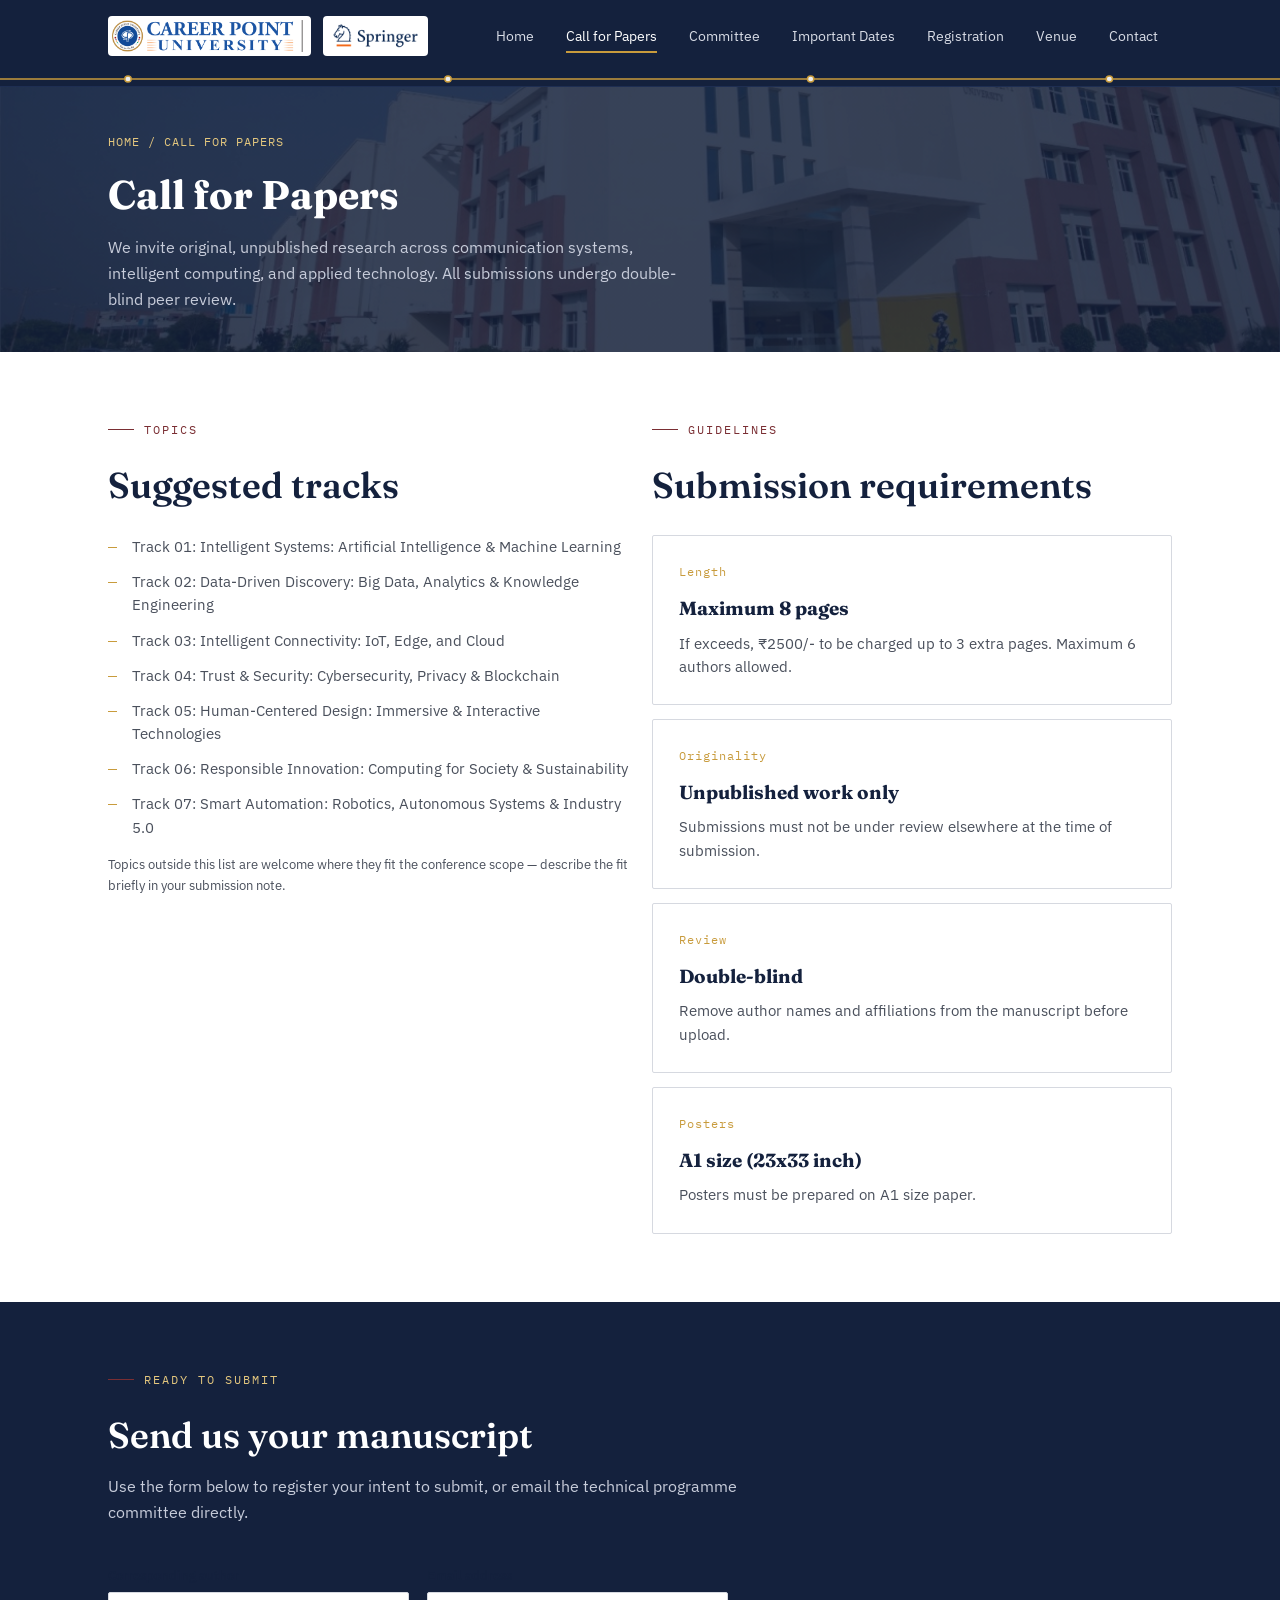
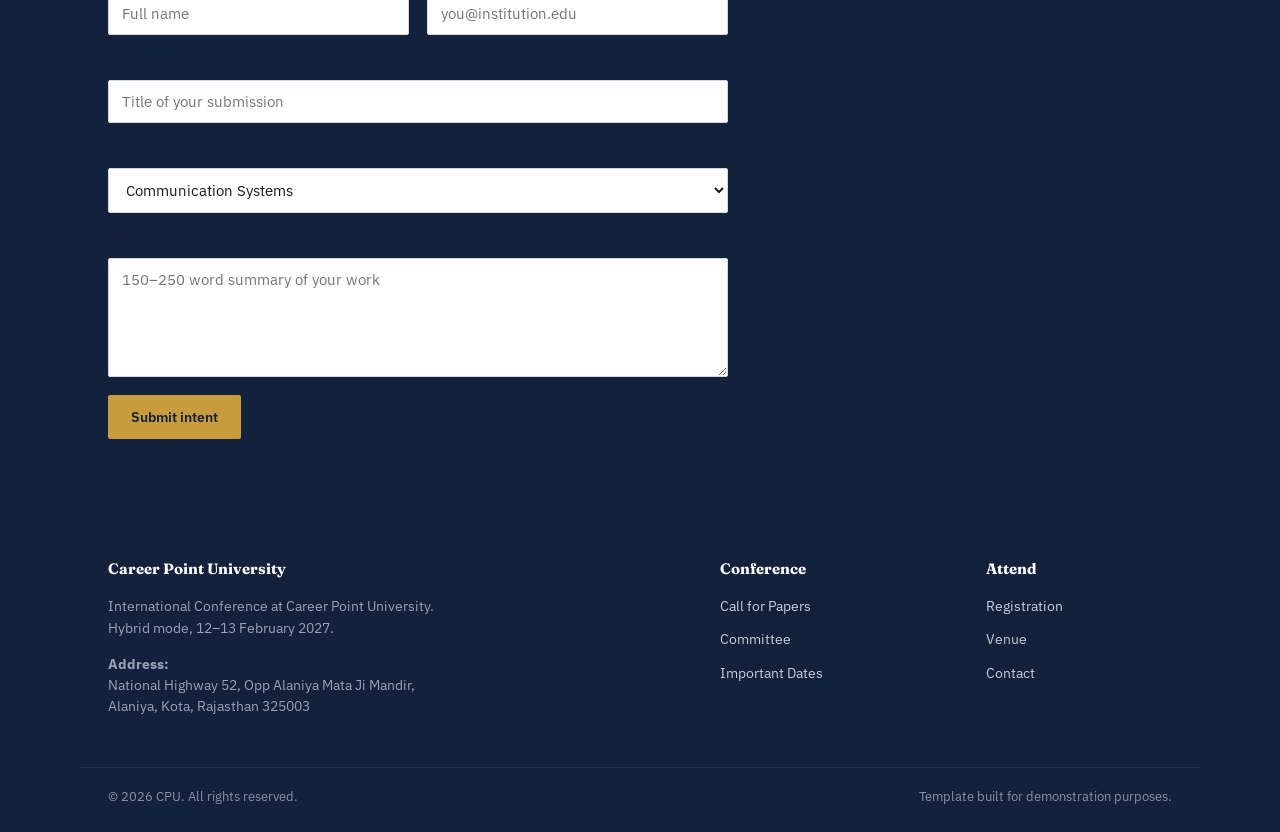
==== call-for-papers.html @ 6d3060c4 "first commit" ====
<!DOCTYPE html>
<html lang="en">
<head>
<meta charset="UTF-8">
<meta name="viewport" content="width=device-width, initial-scale=1.0">
<title>Call for Papers — Career Point University</title>
<link rel="preconnect" href="https://fonts.googleapis.com">
<link href="https://fonts.googleapis.com/css2?family=Fraunces:ital,wght@0,500;0,600;1,500&family=IBM+Plex+Sans:wght@400;500;600&family=IBM+Plex+Mono:wght@400;500&display=swap" rel="stylesheet">
<link rel="stylesheet" href="style.css">
</head>
<body>

<header class="site-header">
  <div class="nav-row">
    <a class="brand" href="index.html">
      <img src="cpulogo.png" alt="Career Point University" class="brand-logo" />
      <img src="springer_logo.png" alt="Springer" class="brand-logo" />
    </a>
    <button class="nav-toggle" aria-label="Toggle navigation">☰</button>
    <nav class="primary-nav">
      <a href="index.html">Home</a>
      <a href="call-for-papers.html" class="active">Call for Papers</a>
      <a href="committee.html">Committee</a>
      <a href="important-dates.html">Important Dates</a>
      <a href="registration.html">Registration</a>
      <a href="venue.html">Venue</a>
      <a href="contact.html">Contact</a>
    </nav>
  </div>
  <div class="trace"><svg viewBox="0 0 1200 14" preserveAspectRatio="none"><line x1="0" y1="7" x2="1200" y2="7"/><circle cx="120" cy="7" r="3"/><circle cx="420" cy="7" r="3"/><circle cx="760" cy="7" r="3"/><circle cx="1040" cy="7" r="3"/></svg></div>
</header>

<section class="page-banner">
  <div class="wrap">
    <div class="crumb">HOME / CALL FOR PAPERS</div>
    <h1>Call for Papers</h1>
    <p>We invite original, unpublished research across communication systems, intelligent computing, and applied technology. All submissions undergo double-blind peer review.</p>
  </div>
</section>

<section class="bg-paper2">
  <div class="wrap grid-2">
    <div>
      <div class="section-head" style="margin-bottom:20px;">
        <div class="eyebrow">Topics</div>
        <h2 class="section-title">Suggested tracks</h2>
      </div>
      <ul class="list-check">
        <li>Track 01: Intelligent Systems: Artificial Intelligence & Machine Learning</li>
        <li>Track 02: Data-Driven Discovery: Big Data, Analytics & Knowledge Engineering</li>
        <li>Track 03: Intelligent Connectivity: IoT, Edge, and Cloud</li>
        <li>Track 04: Trust & Security: Cybersecurity, Privacy & Blockchain</li>
        <li>Track 05: Human-Centered Design: Immersive & Interactive Technologies</li>
        <li>Track 06: Responsible Innovation: Computing for Society & Sustainability</li>
        <li>Track 07: Smart Automation: Robotics, Autonomous Systems & Industry 5.0</li>
      </ul>
      <p class="form-note" style="margin-top:16px;">Topics outside this list are welcome where they fit the conference scope — describe the fit briefly in your submission note.</p>
    </div>
    <div>
      <div class="section-head" style="margin-bottom:20px;">
        <div class="eyebrow">Guidelines</div>
        <h2 class="section-title">Submission requirements</h2>
      </div>
      <div style="display:grid; gap:14px;">
        <div class="card">
          <span class="num">Length</span>
          <h3>Maximum 8 pages</h3>
          <p>If exceeds, ₹2500/- to be charged up to 3 extra pages. Maximum 6 authors allowed.</p>
        </div>
        <div class="card">
          <span class="num">Originality</span>
          <h3>Unpublished work only</h3>
          <p>Submissions must not be under review elsewhere at the time of submission.</p>
        </div>
        <div class="card">
          <span class="num">Review</span>
          <h3>Double-blind</h3>
          <p>Remove author names and affiliations from the manuscript before upload.</p>
        </div>
        <div class="card">
          <span class="num">Posters</span>
          <h3>A1 size (23x33 inch)</h3>
          <p>Posters must be prepared on A1 size paper.</p>
        </div>
      </div>
    </div>
  </div>
</section>

<section class="bg-navy">
  <div class="wrap">
    <div class="section-head">
      <div class="eyebrow" style="color:var(--gold-soft)">Ready to submit</div>
      <h2 class="section-title">Send us your manuscript</h2>
      <p>Use the form below to register your intent to submit, or email the technical programme committee directly.</p>
    </div>

    <form class="stack" data-demo-form data-success-message="Thank you — your submission note has been received. You will hear from the programme committee shortly.">
      <div class="field-row">
        <div class="field">
          <label for="cfp-name">Corresponding author</label>
          <input id="cfp-name" type="text" placeholder="Full name" required>
        </div>
        <div class="field">
          <label for="cfp-email">Email address</label>
          <input id="cfp-email" type="email" placeholder="you@institution.edu" required>
        </div>
      </div>
      <div class="field">
        <label for="cfp-title">Paper title</label>
        <input id="cfp-title" type="text" placeholder="Title of your submission" required>
      </div>
      <div class="field">
        <label for="cfp-track">Track</label>
        <select id="cfp-track">
          <option>Communication Systems</option>
          <option>Intelligent Computing</option>
          <option>Systems &amp; Security</option>
          <option>Other</option>
        </select>
      </div>
      <div class="field">
        <label for="cfp-abstract">Abstract</label>
        <textarea id="cfp-abstract" rows="5" placeholder="150–250 word summary of your work"></textarea>
      </div>
      <div>
        <button class="btn btn-gold" type="submit">Submit intent</button>
      </div>
      <div class="form-status"></div>
    </form>
  </div>
</section>

<footer class="site-footer">
  <div class="wrap grid-2">
    <div>
      <h5>Career Point University</h5>
      <p style="max-width:44ch;color:#9AA2B4;font-size:14px; margin-bottom:12px;">International Conference at Career Point University. Hybrid mode, 12–13 February 2027.</p>
      <p style="max-width:44ch;color:#9AA2B4;font-size:14px; line-height: 1.5;"><strong>Address:</strong><br>National Highway 52, Opp Alaniya Mata Ji Mandir, Alaniya, Kota, Rajasthan 325003</p>
    </div>
    <div class="grid-2">
      <div>
        <h5>Conference</h5>
        <ul>
          <li><a href="call-for-papers.html">Call for Papers</a></li>
          <li><a href="committee.html">Committee</a></li>
          <li><a href="important-dates.html">Important Dates</a></li>
        </ul>
      </div>
      <div>
        <h5>Attend</h5>
        <ul>
          <li><a href="registration.html">Registration</a></li>
          <li><a href="venue.html">Venue</a></li>
          <li><a href="contact.html">Contact</a></li>
        </ul>
      </div>
    </div>
  </div>
  <div class="wrap foot-bottom">
    <span>© 2026 CPU. All rights reserved.</span>
    <span>Template built for demonstration purposes.</span>
  </div>
</footer>

<script src="script.js"></script>
</body>
</html>
---- style.css ----
/* ============================================================
   Career Point University — Conference Website
   Design tokens
   ============================================================ */
:root {
  --paper: #EDEFF2;
  --paper-2: #FFFFFF;
  --ink: #171A21;
  --ink-soft: #4A505C;
  --navy: #14213D;
  --navy-2: #1E2E52;
  --gold: #C89B3C;
  --gold-soft: #E4C77E;
  --oxblood: #7A2E33;
  --line: #D6D9E0;

  --font-display: 'Fraunces', Georgia, serif;
  --font-body: 'IBM Plex Sans', -apple-system, sans-serif;
  --font-mono: 'IBM Plex Mono', monospace;

  --radius: 2px;
  --container: 1120px;
}

* { box-sizing: border-box; }
html { scroll-behavior: smooth; }

body {
  margin: 0;
  background: var(--paper);
  color: var(--ink);
  font-family: var(--font-body);
  font-size: 16px;
  line-height: 1.6;
  -webkit-font-smoothing: antialiased;
}

img { max-width: 100%; display: block; }
a { color: inherit; }

.wrap {
  max-width: var(--container);
  margin: 0 auto;
  padding: 0 28px;
}

/* ---------- Circuit-trace divider (signature motif) ---------- */
.trace {
  display: block;
  width: 100%;
  height: 14px;
}
.trace svg { width: 100%; height: 100%; display: block; }
.trace line, .trace path { stroke: var(--gold); stroke-width: 1.4; }
.trace circle { fill: var(--paper); stroke: var(--gold); stroke-width: 1.4; }

/* ---------- Header / Nav ---------- */
header.site-header {
  position: sticky;
  top: 0;
  z-index: 50;
  background: var(--navy);
  color: #fff;
  border-bottom: 1px solid var(--navy-2);
}
.nav-row {
  display: flex;
  align-items: center;
  justify-content: space-between;
  padding: 16px 28px;
  max-width: var(--container);
  margin: 0 auto;
}
.brand {
  display: flex;
  align-items: center;
  gap: 12px;
  text-decoration: none;
  color: #fff;
}
.brand-logo {
  height: 40px;
  width: auto;
  object-fit: contain;
  background: #fff;
  border-radius: 4px;
  padding: 4px;
}

nav.primary-nav { display: flex; gap: 4px; align-items: center; }
nav.primary-nav a {
  text-decoration: none;
  color: #D8DCE6;
  font-size: 14px;
  padding: 8px 14px;
  border-radius: var(--radius);
  position: relative;
  white-space: nowrap;
}
nav.primary-nav a:hover { color: #fff; }
nav.primary-nav a.active { color: #fff; }
nav.primary-nav a.active::after {
  content: "";
  position: absolute;
  left: 14px; right: 14px; bottom: 2px;
  height: 2px;
  background: var(--gold);
}
.nav-toggle {
  display: none;
  background: none; border: 1px solid var(--navy-2); color: #fff;
  width: 38px; height: 34px; border-radius: var(--radius); cursor: pointer;
}

/* ---------- Hero ---------- */
.hero {
  background: linear-gradient(rgba(20, 33, 61, 0.85), rgba(20, 33, 61, 0.85)), url('cpubg.jpeg') center/cover;
  color: #fff;
  padding: 64px 0 78px;
  position: relative;
  overflow: hidden;
}
.hero .wrap { display: grid; grid-template-columns: 1.15fr 0.85fr; gap: 40px; align-items: center; }
.eyebrow {
  font-family: var(--font-mono);
  font-size: 12px;
  letter-spacing: 2px;
  text-transform: uppercase;
  color: var(--gold-soft);
  display: flex;
  align-items: center;
  gap: 10px;
  margin-bottom: 18px;
}
.eyebrow::before { content: ""; width: 26px; height: 1px; background: var(--gold-soft); display: inline-block; }
.hero h1 {
  font-family: var(--font-display);
  font-weight: 600;
  font-size: clamp(34px, 4.4vw, 54px);
  line-height: 1.08;
  margin: 0 0 20px;
  letter-spacing: -0.01em;
}
.hero h1 em { font-style: italic; color: var(--gold-soft); }
.hero p.lede {
  font-size: 17px;
  color: #C7CCDA;
  max-width: 46ch;
  margin: 0 0 30px;
}
.hero-cta { display: flex; gap: 14px; flex-wrap: wrap; }

.seal {
  justify-self: center;
  width: 250px; height: 250px;
  border-radius: 50%;
  border: 1.5px solid var(--gold);
  display: grid;
  place-items: center;
  position: relative;
  font-family: var(--font-mono);
}
.seal::before {
  content: "";
  position: absolute;
  inset: 14px;
  border: 1px solid rgba(200,155,60,0.45);
  border-radius: 50%;
}
.seal-inner { text-align: center; }
.seal-inner .acr { font-family: var(--font-display); font-size: 30px; letter-spacing: 2px; color: #fff; }
.seal-inner .yr { font-size: 13px; letter-spacing: 5px; color: var(--gold-soft); margin-top: 4px; }
.seal-inner .dt { font-size: 10.5px; color: #9AA2B4; margin-top: 10px; letter-spacing: 1px; }
.seal-ring-text {
  position: absolute;
  inset: 0;
  font-size: 9.5px;
  letter-spacing: 3px;
  color: #8891A6;
}

/* ---------- Buttons ---------- */
.btn {
  display: inline-flex;
  align-items: center;
  gap: 8px;
  padding: 12px 22px;
  font-family: var(--font-body);
  font-size: 14px;
  font-weight: 600;
  text-decoration: none;
  border-radius: var(--radius);
  border: 1px solid transparent;
  cursor: pointer;
}
.btn-gold { background: var(--gold); color: var(--navy); }
.btn-gold:hover { background: var(--gold-soft); }
.btn-outline { border-color: rgba(255,255,255,0.5); color: #fff; background: transparent; }
.btn-outline:hover { border-color: #fff; }
.btn-navy { background: var(--navy); color: #fff; }
.btn-navy:hover { background: var(--navy-2); }

/* ---------- Sections ---------- */
section { padding: 68px 0; }
.section-tight { padding: 44px 0; }
.section-head { max-width: 640px; margin-bottom: 40px; }
.section-head .eyebrow { color: var(--oxblood); }
.section-head .eyebrow::before { background: var(--oxblood); }
h2.section-title {
  font-family: var(--font-display);
  font-size: clamp(26px, 3vw, 36px);
  font-weight: 600;
  margin: 0 0 10px;
  color: var(--navy);
}
.section-head p { color: var(--ink-soft); margin: 0; }

.bg-paper2 { background: var(--paper-2); }
.bg-navy { background: var(--navy); color: #fff; }
.bg-navy h2.section-title { color: #fff; }
.bg-navy .section-head p { color: #C7CCDA; }

/* ---------- Grids / Cards ---------- */
.grid-3 { display: grid; grid-template-columns: repeat(3, 1fr); gap: 24px; }
.grid-2 { display: grid; grid-template-columns: repeat(2, 1fr); gap: 24px; }
.card {
  background: var(--paper-2);
  border: 1px solid var(--line);
  padding: 26px;
  border-radius: var(--radius);
}
.card .num {
  font-family: var(--font-mono);
  font-size: 12px;
  color: var(--gold);
  letter-spacing: 1px;
  margin-bottom: 12px;
  display: block;
}
.card h3 { font-family: var(--font-display); font-size: 19px; margin: 0 0 8px; color: var(--navy); }
.card p { margin: 0; color: var(--ink-soft); font-size: 14.5px; }

/* ---------- Timeline (Important Dates) — real sequence, numbering justified ---------- */
.timeline { position: relative; margin-top: 10px; }
.timeline::before {
  content: "";
  position: absolute;
  left: 27px; top: 6px; bottom: 6px;
  width: 1px;
  background: var(--line);
}
.t-item { position: relative; padding: 0 0 34px 66px; }
.t-item:last-child { padding-bottom: 0; }
.t-item .t-dot {
  position: absolute; left: 18px; top: 3px;
  width: 18px; height: 18px;
  border-radius: 50%;
  background: var(--paper-2);
  border: 1.6px solid var(--gold);
}
.t-item.done .t-dot { background: var(--gold); }
.t-item .t-date {
  font-family: var(--font-mono);
  font-size: 12.5px;
  color: var(--oxblood);
  letter-spacing: 0.5px;
  margin-bottom: 4px;
}
.t-item h4 { margin: 0 0 4px; font-family: var(--font-display); font-size: 18px; color: var(--navy); }
.t-item p { margin: 0; color: var(--ink-soft); font-size: 14.5px; }

/* ---------- Table (Registration fees) ---------- */
table.fees { width: 100%; border-collapse: collapse; background: var(--paper-2); }
table.fees th, table.fees td { padding: 14px 16px; border-bottom: 1px solid var(--line); text-align: left; font-size: 14.5px; }
table.fees thead th { font-family: var(--font-mono); font-size: 11.5px; letter-spacing: 1px; text-transform: uppercase; color: var(--gold); background: var(--navy); color: var(--gold); }
table.fees tbody tr:last-child td { border-bottom: none; }
table.fees td.price { font-family: var(--font-mono); color: var(--navy); font-weight: 600; }

/* ---------- Committee ---------- */
.person { display: flex; gap: 16px; padding: 18px 0; border-bottom: 1px solid var(--line); }
.person:last-child { border-bottom: none; }
.avatar {
  width: 52px; height: 52px; border-radius: 50%;
  background: var(--navy); color: var(--gold-soft);
  display: grid; place-items: center;
  font-family: var(--font-display); font-size: 17px;
  flex-shrink: 0;
}
.person h4 { margin: 0 0 2px; font-size: 15.5px; color: var(--navy); }
.person span { font-size: 13px; color: var(--ink-soft); }

/* ---------- Forms ---------- */
form.stack { display: grid; gap: 18px; max-width: 620px; }
.field { display: grid; gap: 6px; }
.field label { font-size: 13px; font-weight: 600; color: var(--navy); }
.field input, .field select, .field textarea {
  font-family: var(--font-body);
  font-size: 14.5px;
  padding: 11px 13px;
  border: 1px solid var(--line);
  border-radius: var(--radius);
  background: var(--paper-2);
  color: var(--ink);
}
.field input:focus, .field select:focus, .field textarea:focus {
  outline: none; border-color: var(--gold); box-shadow: 0 0 0 3px rgba(200,155,60,0.18);
}
.field-row { display: grid; grid-template-columns: 1fr 1fr; gap: 18px; }
.form-note { font-size: 13px; color: var(--ink-soft); }
.form-status { font-size: 14px; padding: 12px 14px; border-radius: var(--radius); display: none; }
.form-status.ok { display: block; background: #EAF4EC; color: #2A6B3B; border: 1px solid #BFDFC6; }

/* ---------- Countdown ---------- */
.countdown { display: flex; gap: 18px; margin-top: 26px; }
.countdown .cd { text-align: center; font-family: var(--font-mono); }
.countdown .cd b { display: block; font-size: 28px; color: #fff; }
.countdown .cd span { font-size: 10.5px; letter-spacing: 1.5px; color: var(--gold-soft); text-transform: uppercase; }

/* ---------- Footer ---------- */
footer.site-footer { background: var(--navy); color: #C7CCDA; padding: 50px 0 26px; }
footer.site-footer .grid-2 { grid-template-columns: 1.3fr 1fr; }
footer.site-footer h5 { color: #fff; font-family: var(--font-display); font-size: 15px; margin: 0 0 12px; }
footer.site-footer ul { list-style: none; padding: 0; margin: 0; display: grid; gap: 8px; }
footer.site-footer a { text-decoration: none; color: #C7CCDA; font-size: 14px; }
footer.site-footer a:hover { color: var(--gold-soft); }
.foot-bottom {
  border-top: 1px solid var(--navy-2);
  margin-top: 36px; padding-top: 18px;
  font-size: 12.5px; color: #8891A6;
  display: flex; justify-content: space-between; flex-wrap: wrap; gap: 10px;
}

/* ---------- Page banner (inner pages) ---------- */
.page-banner { background: linear-gradient(rgba(20, 33, 61, 0.85), rgba(20, 33, 61, 0.85)), url('cpubg.jpeg') center/cover; color: #fff; padding: 46px 0 40px; }
.page-banner h1 { font-family: var(--font-display); font-size: clamp(28px, 3.6vw, 40px); margin: 0 0 8px; }
.page-banner p { color: #C7CCDA; margin: 0; max-width: 60ch; }
.crumb { font-family: var(--font-mono); font-size: 11.5px; color: var(--gold-soft); letter-spacing: 1px; margin-bottom: 12px; }

/* ---------- Utility ---------- */
.mt-0 { margin-top: 0; }
.list-check { list-style: none; padding: 0; margin: 0; display: grid; gap: 12px; }
.list-check li { padding-left: 24px; position: relative; color: var(--ink-soft); font-size: 14.5px; }
.list-check li::before { content: "—"; position: absolute; left: 0; color: var(--gold); font-family: var(--font-mono); }

/* ---------- Responsive ---------- */
@media (max-width: 860px) {
  .hero .wrap { grid-template-columns: 1fr; }
  .seal { justify-self: start; width: 190px; height: 190px; }
  .grid-3 { grid-template-columns: 1fr; }
  .grid-2 { grid-template-columns: 1fr; }
  footer.site-footer .grid-2 { grid-template-columns: 1fr; }
  .field-row { grid-template-columns: 1fr; }
  nav.primary-nav {
    position: absolute; top: 100%; left: 0; right: 0;
    background: var(--navy); flex-direction: column; align-items: stretch;
    padding: 8px 12px 16px; display: none; border-bottom: 1px solid var(--navy-2);
  }
  nav.primary-nav.open { display: flex; }
  nav.primary-nav a { padding: 12px 14px; }
  .nav-toggle { display: block; }
  .countdown { flex-wrap: wrap; }
}

@media (prefers-reduced-motion: reduce) {
  html { scroll-behavior: auto; }
}
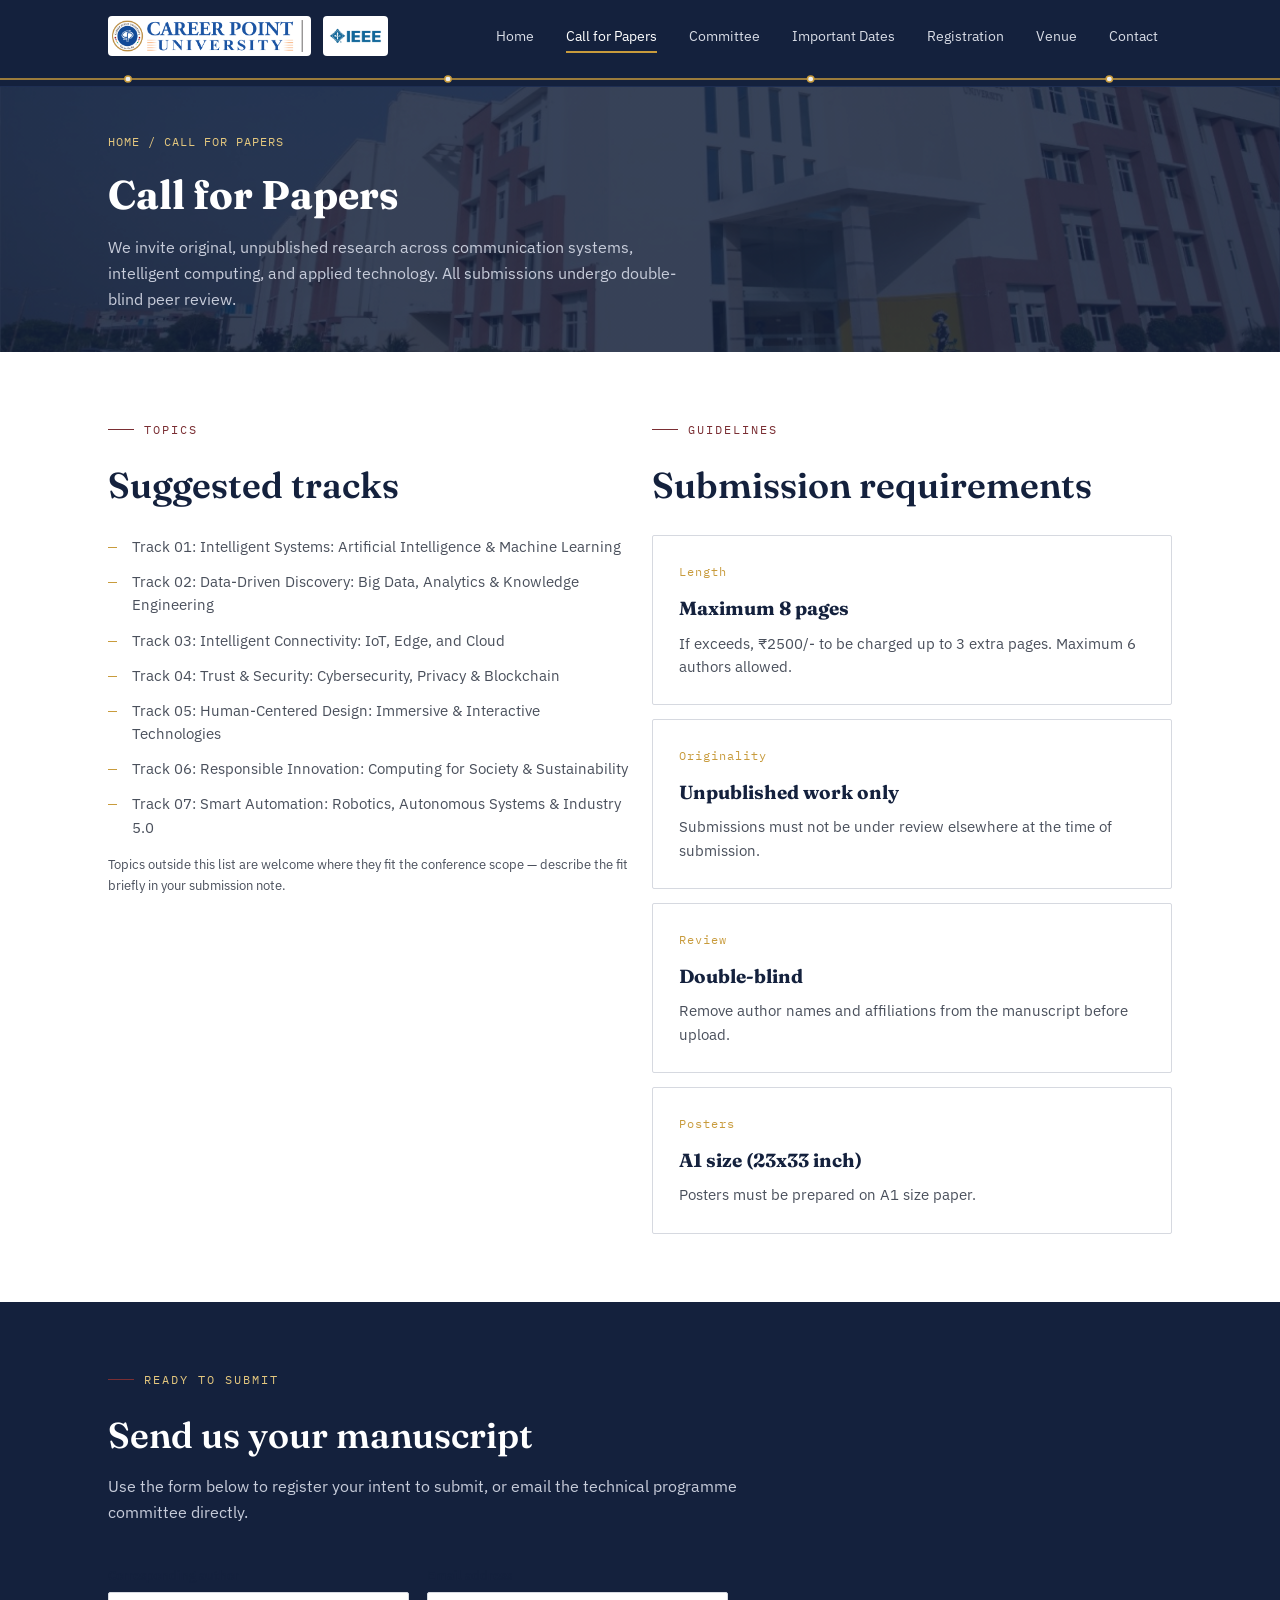
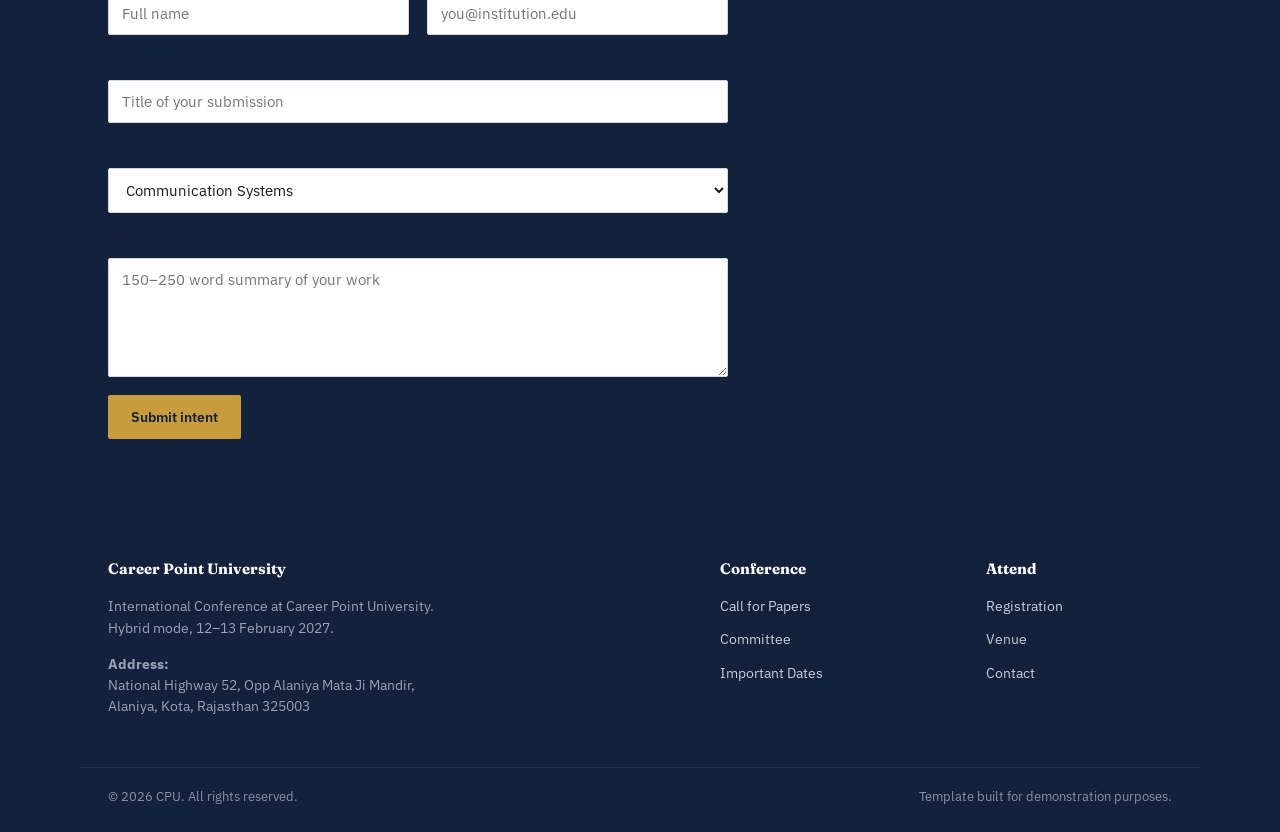
==== commit ddd11b59: "feat: add IEEE logo and update brand references across HTML pages" ====
--- a/call-for-papers.html
+++ b/call-for-papers.html
@@ -1,168 +1,185 @@
 <!DOCTYPE html>
 <html lang="en">
+
 <head>
-<meta charset="UTF-8">
-<meta name="viewport" content="width=device-width, initial-scale=1.0">
-<title>Call for Papers — Career Point University</title>
-<link rel="preconnect" href="https://fonts.googleapis.com">
-<link href="https://fonts.googleapis.com/css2?family=Fraunces:ital,wght@0,500;0,600;1,500&family=IBM+Plex+Sans:wght@400;500;600&family=IBM+Plex+Mono:wght@400;500&display=swap" rel="stylesheet">
-<link rel="stylesheet" href="style.css">
+  <meta charset="UTF-8">
+  <meta name="viewport" content="width=device-width, initial-scale=1.0">
+  <title>Call for Papers — Career Point University</title>
+  <link rel="preconnect" href="https://fonts.googleapis.com">
+  <link
+    href="https://fonts.googleapis.com/css2?family=Fraunces:ital,wght@0,500;0,600;1,500&family=IBM+Plex+Sans:wght@400;500;600&family=IBM+Plex+Mono:wght@400;500&display=swap"
+    rel="stylesheet">
+  <link rel="stylesheet" href="style.css">
 </head>
+
 <body>
 
-<header class="site-header">
-  <div class="nav-row">
-    <a class="brand" href="index.html">
-      <img src="cpulogo.png" alt="Career Point University" class="brand-logo" />
-      <img src="springer_logo.png" alt="Springer" class="brand-logo" />
-    </a>
-    <button class="nav-toggle" aria-label="Toggle navigation">☰</button>
-    <nav class="primary-nav">
-      <a href="index.html">Home</a>
-      <a href="call-for-papers.html" class="active">Call for Papers</a>
-      <a href="committee.html">Committee</a>
-      <a href="important-dates.html">Important Dates</a>
-      <a href="registration.html">Registration</a>
-      <a href="venue.html">Venue</a>
-      <a href="contact.html">Contact</a>
-    </nav>
-  </div>
-  <div class="trace"><svg viewBox="0 0 1200 14" preserveAspectRatio="none"><line x1="0" y1="7" x2="1200" y2="7"/><circle cx="120" cy="7" r="3"/><circle cx="420" cy="7" r="3"/><circle cx="760" cy="7" r="3"/><circle cx="1040" cy="7" r="3"/></svg></div>
-</header>
+  <header class="site-header">
+    <div class="nav-row">
+      <a class="brand" href="index.html">
+        <img src="cpulogo.png" alt="Career Point University" class="brand-logo" />
+        <img src="ieee.png" alt="Springer" class="brand-logo" />
+      </a>
+      <button class="nav-toggle" aria-label="Toggle navigation">☰</button>
+      <nav class="primary-nav">
+        <a href="index.html">Home</a>
+        <a href="call-for-papers.html" class="active">Call for Papers</a>
+        <a href="committee.html">Committee</a>
+        <a href="important-dates.html">Important Dates</a>
+        <a href="registration.html">Registration</a>
+        <a href="venue.html">Venue</a>
+        <a href="contact.html">Contact</a>
+      </nav>
+    </div>
+    <div class="trace"><svg viewBox="0 0 1200 14" preserveAspectRatio="none">
+        <line x1="0" y1="7" x2="1200" y2="7" />
+        <circle cx="120" cy="7" r="3" />
+        <circle cx="420" cy="7" r="3" />
+        <circle cx="760" cy="7" r="3" />
+        <circle cx="1040" cy="7" r="3" />
+      </svg></div>
+  </header>
 
-<section class="page-banner">
-  <div class="wrap">
-    <div class="crumb">HOME / CALL FOR PAPERS</div>
-    <h1>Call for Papers</h1>
-    <p>We invite original, unpublished research across communication systems, intelligent computing, and applied technology. All submissions undergo double-blind peer review.</p>
-  </div>
-</section>
+  <section class="page-banner">
+    <div class="wrap">
+      <div class="crumb">HOME / CALL FOR PAPERS</div>
+      <h1>Call for Papers</h1>
+      <p>We invite original, unpublished research across communication systems, intelligent computing, and applied
+        technology. All submissions undergo double-blind peer review.</p>
+    </div>
+  </section>
 
-<section class="bg-paper2">
-  <div class="wrap grid-2">
-    <div>
-      <div class="section-head" style="margin-bottom:20px;">
-        <div class="eyebrow">Topics</div>
-        <h2 class="section-title">Suggested tracks</h2>
+  <section class="bg-paper2">
+    <div class="wrap grid-2">
+      <div>
+        <div class="section-head" style="margin-bottom:20px;">
+          <div class="eyebrow">Topics</div>
+          <h2 class="section-title">Suggested tracks</h2>
+        </div>
+        <ul class="list-check">
+          <li>Track 01: Intelligent Systems: Artificial Intelligence & Machine Learning</li>
+          <li>Track 02: Data-Driven Discovery: Big Data, Analytics & Knowledge Engineering</li>
+          <li>Track 03: Intelligent Connectivity: IoT, Edge, and Cloud</li>
+          <li>Track 04: Trust & Security: Cybersecurity, Privacy & Blockchain</li>
+          <li>Track 05: Human-Centered Design: Immersive & Interactive Technologies</li>
+          <li>Track 06: Responsible Innovation: Computing for Society & Sustainability</li>
+          <li>Track 07: Smart Automation: Robotics, Autonomous Systems & Industry 5.0</li>
+        </ul>
+        <p class="form-note" style="margin-top:16px;">Topics outside this list are welcome where they fit the conference
+          scope — describe the fit briefly in your submission note.</p>
       </div>
-      <ul class="list-check">
-        <li>Track 01: Intelligent Systems: Artificial Intelligence & Machine Learning</li>
-        <li>Track 02: Data-Driven Discovery: Big Data, Analytics & Knowledge Engineering</li>
-        <li>Track 03: Intelligent Connectivity: IoT, Edge, and Cloud</li>
-        <li>Track 04: Trust & Security: Cybersecurity, Privacy & Blockchain</li>
-        <li>Track 05: Human-Centered Design: Immersive & Interactive Technologies</li>
-        <li>Track 06: Responsible Innovation: Computing for Society & Sustainability</li>
-        <li>Track 07: Smart Automation: Robotics, Autonomous Systems & Industry 5.0</li>
-      </ul>
-      <p class="form-note" style="margin-top:16px;">Topics outside this list are welcome where they fit the conference scope — describe the fit briefly in your submission note.</p>
-    </div>
-    <div>
-      <div class="section-head" style="margin-bottom:20px;">
-        <div class="eyebrow">Guidelines</div>
-        <h2 class="section-title">Submission requirements</h2>
-      </div>
-      <div style="display:grid; gap:14px;">
-        <div class="card">
-          <span class="num">Length</span>
-          <h3>Maximum 8 pages</h3>
-          <p>If exceeds, ₹2500/- to be charged up to 3 extra pages. Maximum 6 authors allowed.</p>
+      <div>
+        <div class="section-head" style="margin-bottom:20px;">
+          <div class="eyebrow">Guidelines</div>
+          <h2 class="section-title">Submission requirements</h2>
         </div>
-        <div class="card">
-          <span class="num">Originality</span>
-          <h3>Unpublished work only</h3>
-          <p>Submissions must not be under review elsewhere at the time of submission.</p>
-        </div>
-        <div class="card">
-          <span class="num">Review</span>
-          <h3>Double-blind</h3>
-          <p>Remove author names and affiliations from the manuscript before upload.</p>
-        </div>
-        <div class="card">
-          <span class="num">Posters</span>
-          <h3>A1 size (23x33 inch)</h3>
-          <p>Posters must be prepared on A1 size paper.</p>
+        <div style="display:grid; gap:14px;">
+          <div class="card">
+            <span class="num">Length</span>
+            <h3>Maximum 8 pages</h3>
+            <p>If exceeds, ₹2500/- to be charged up to 3 extra pages. Maximum 6 authors allowed.</p>
+          </div>
+          <div class="card">
+            <span class="num">Originality</span>
+            <h3>Unpublished work only</h3>
+            <p>Submissions must not be under review elsewhere at the time of submission.</p>
+          </div>
+          <div class="card">
+            <span class="num">Review</span>
+            <h3>Double-blind</h3>
+            <p>Remove author names and affiliations from the manuscript before upload.</p>
+          </div>
+          <div class="card">
+            <span class="num">Posters</span>
+            <h3>A1 size (23x33 inch)</h3>
+            <p>Posters must be prepared on A1 size paper.</p>
+          </div>
         </div>
       </div>
     </div>
-  </div>
-</section>
+  </section>
 
-<section class="bg-navy">
-  <div class="wrap">
-    <div class="section-head">
-      <div class="eyebrow" style="color:var(--gold-soft)">Ready to submit</div>
-      <h2 class="section-title">Send us your manuscript</h2>
-      <p>Use the form below to register your intent to submit, or email the technical programme committee directly.</p>
-    </div>
+  <section class="bg-navy">
+    <div class="wrap">
+      <div class="section-head">
+        <div class="eyebrow" style="color:var(--gold-soft)">Ready to submit</div>
+        <h2 class="section-title">Send us your manuscript</h2>
+        <p>Use the form below to register your intent to submit, or email the technical programme committee directly.
+        </p>
+      </div>
 
-    <form class="stack" data-demo-form data-success-message="Thank you — your submission note has been received. You will hear from the programme committee shortly.">
-      <div class="field-row">
-        <div class="field">
-          <label for="cfp-name">Corresponding author</label>
-          <input id="cfp-name" type="text" placeholder="Full name" required>
+      <form class="stack" data-demo-form
+        data-success-message="Thank you — your submission note has been received. You will hear from the programme committee shortly.">
+        <div class="field-row">
+          <div class="field">
+            <label for="cfp-name">Corresponding author</label>
+            <input id="cfp-name" type="text" placeholder="Full name" required>
+          </div>
+          <div class="field">
+            <label for="cfp-email">Email address</label>
+            <input id="cfp-email" type="email" placeholder="you@institution.edu" required>
+          </div>
         </div>
         <div class="field">
-          <label for="cfp-email">Email address</label>
-          <input id="cfp-email" type="email" placeholder="you@institution.edu" required>
+          <label for="cfp-title">Paper title</label>
+          <input id="cfp-title" type="text" placeholder="Title of your submission" required>
+        </div>
+        <div class="field">
+          <label for="cfp-track">Track</label>
+          <select id="cfp-track">
+            <option>Communication Systems</option>
+            <option>Intelligent Computing</option>
+            <option>Systems &amp; Security</option>
+            <option>Other</option>
+          </select>
+        </div>
+        <div class="field">
+          <label for="cfp-abstract">Abstract</label>
+          <textarea id="cfp-abstract" rows="5" placeholder="150–250 word summary of your work"></textarea>
+        </div>
+        <div>
+          <button class="btn btn-gold" type="submit">Submit intent</button>
+        </div>
+        <div class="form-status"></div>
+      </form>
+    </div>
+  </section>
+
+  <footer class="site-footer">
+    <div class="wrap grid-2">
+      <div>
+        <h5>Career Point University</h5>
+        <p style="max-width:44ch;color:#9AA2B4;font-size:14px; margin-bottom:12px;">International Conference at Career
+          Point University. Hybrid mode, 12–13 February 2027.</p>
+        <p style="max-width:44ch;color:#9AA2B4;font-size:14px; line-height: 1.5;"><strong>Address:</strong><br>National
+          Highway 52, Opp Alaniya Mata Ji Mandir, Alaniya, Kota, Rajasthan 325003</p>
+      </div>
+      <div class="grid-2">
+        <div>
+          <h5>Conference</h5>
+          <ul>
+            <li><a href="call-for-papers.html">Call for Papers</a></li>
+            <li><a href="committee.html">Committee</a></li>
+            <li><a href="important-dates.html">Important Dates</a></li>
+          </ul>
+        </div>
+        <div>
+          <h5>Attend</h5>
+          <ul>
+            <li><a href="registration.html">Registration</a></li>
+            <li><a href="venue.html">Venue</a></li>
+            <li><a href="contact.html">Contact</a></li>
+          </ul>
         </div>
       </div>
-      <div class="field">
-        <label for="cfp-title">Paper title</label>
-        <input id="cfp-title" type="text" placeholder="Title of your submission" required>
-      </div>
-      <div class="field">
-        <label for="cfp-track">Track</label>
-        <select id="cfp-track">
-          <option>Communication Systems</option>
-          <option>Intelligent Computing</option>
-          <option>Systems &amp; Security</option>
-          <option>Other</option>
-        </select>
-      </div>
-      <div class="field">
-        <label for="cfp-abstract">Abstract</label>
-        <textarea id="cfp-abstract" rows="5" placeholder="150–250 word summary of your work"></textarea>
-      </div>
-      <div>
-        <button class="btn btn-gold" type="submit">Submit intent</button>
-      </div>
-      <div class="form-status"></div>
-    </form>
-  </div>
-</section>
+    </div>
+    <div class="wrap foot-bottom">
+      <span>© 2026 CPU. All rights reserved.</span>
+      <span>Template built for demonstration purposes.</span>
+    </div>
+  </footer>
 
-<footer class="site-footer">
-  <div class="wrap grid-2">
-    <div>
-      <h5>Career Point University</h5>
-      <p style="max-width:44ch;color:#9AA2B4;font-size:14px; margin-bottom:12px;">International Conference at Career Point University. Hybrid mode, 12–13 February 2027.</p>
-      <p style="max-width:44ch;color:#9AA2B4;font-size:14px; line-height: 1.5;"><strong>Address:</strong><br>National Highway 52, Opp Alaniya Mata Ji Mandir, Alaniya, Kota, Rajasthan 325003</p>
-    </div>
-    <div class="grid-2">
-      <div>
-        <h5>Conference</h5>
-        <ul>
-          <li><a href="call-for-papers.html">Call for Papers</a></li>
-          <li><a href="committee.html">Committee</a></li>
-          <li><a href="important-dates.html">Important Dates</a></li>
-        </ul>
-      </div>
-      <div>
-        <h5>Attend</h5>
-        <ul>
-          <li><a href="registration.html">Registration</a></li>
-          <li><a href="venue.html">Venue</a></li>
-          <li><a href="contact.html">Contact</a></li>
-        </ul>
-      </div>
-    </div>
-  </div>
-  <div class="wrap foot-bottom">
-    <span>© 2026 CPU. All rights reserved.</span>
-    <span>Template built for demonstration purposes.</span>
-  </div>
-</footer>
+  <script src="script.js"></script>
+</body>
 
-<script src="script.js"></script>
-</body>
-</html>
+</html>
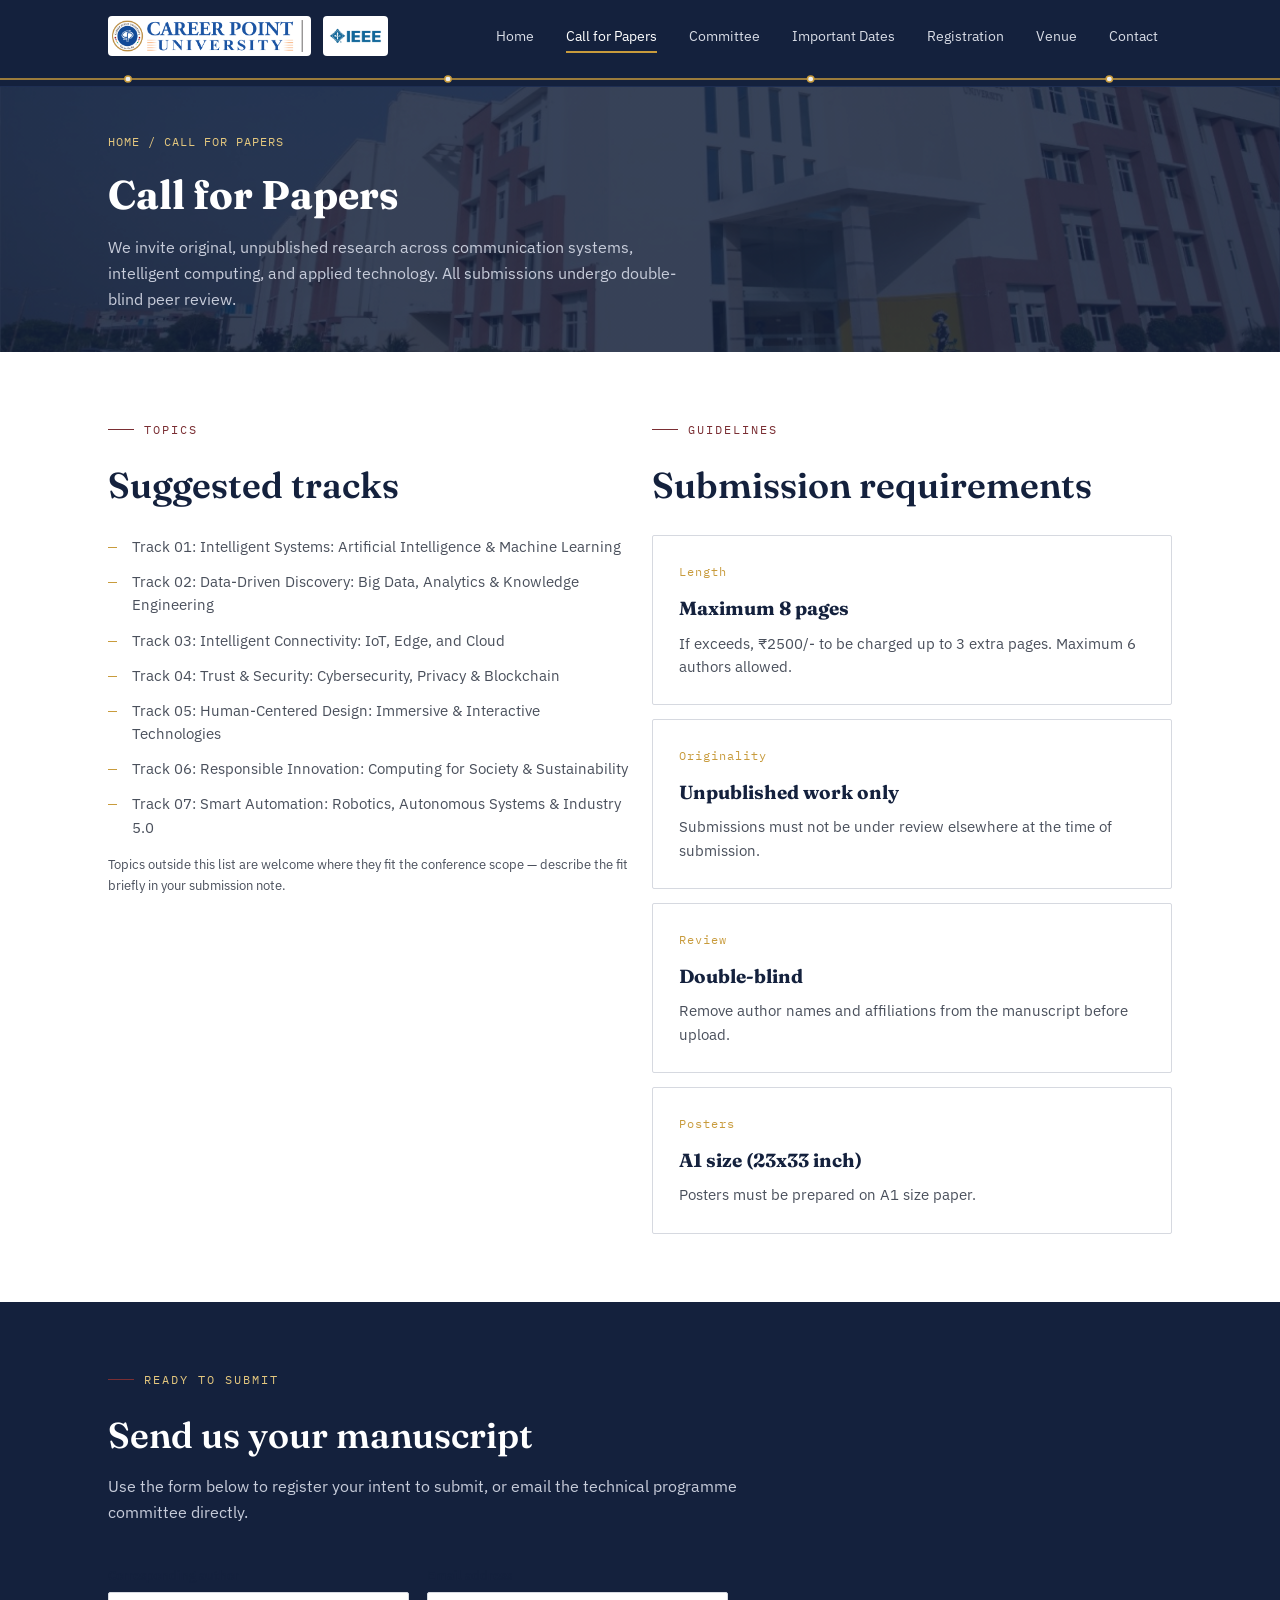
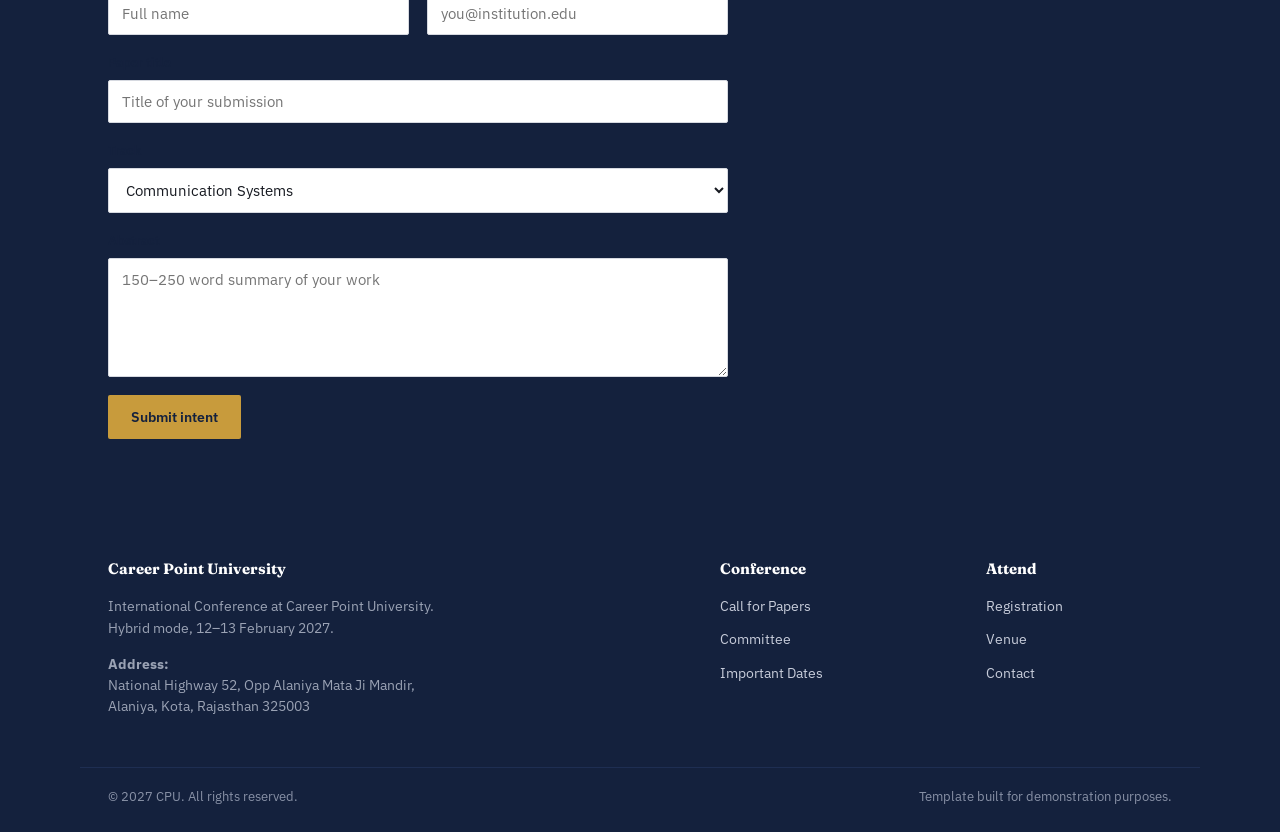
==== commit 0f86230c: "chore: update conference branding to ICSCC and dates to 2027" ====
--- a/call-for-papers.html
+++ b/call-for-papers.html
@@ -174,7 +174,7 @@
       </div>
     </div>
     <div class="wrap foot-bottom">
-      <span>© 2026 CPU. All rights reserved.</span>
+      <span>© 2027 CPU. All rights reserved.</span>
       <span>Template built for demonstration purposes.</span>
     </div>
   </footer>
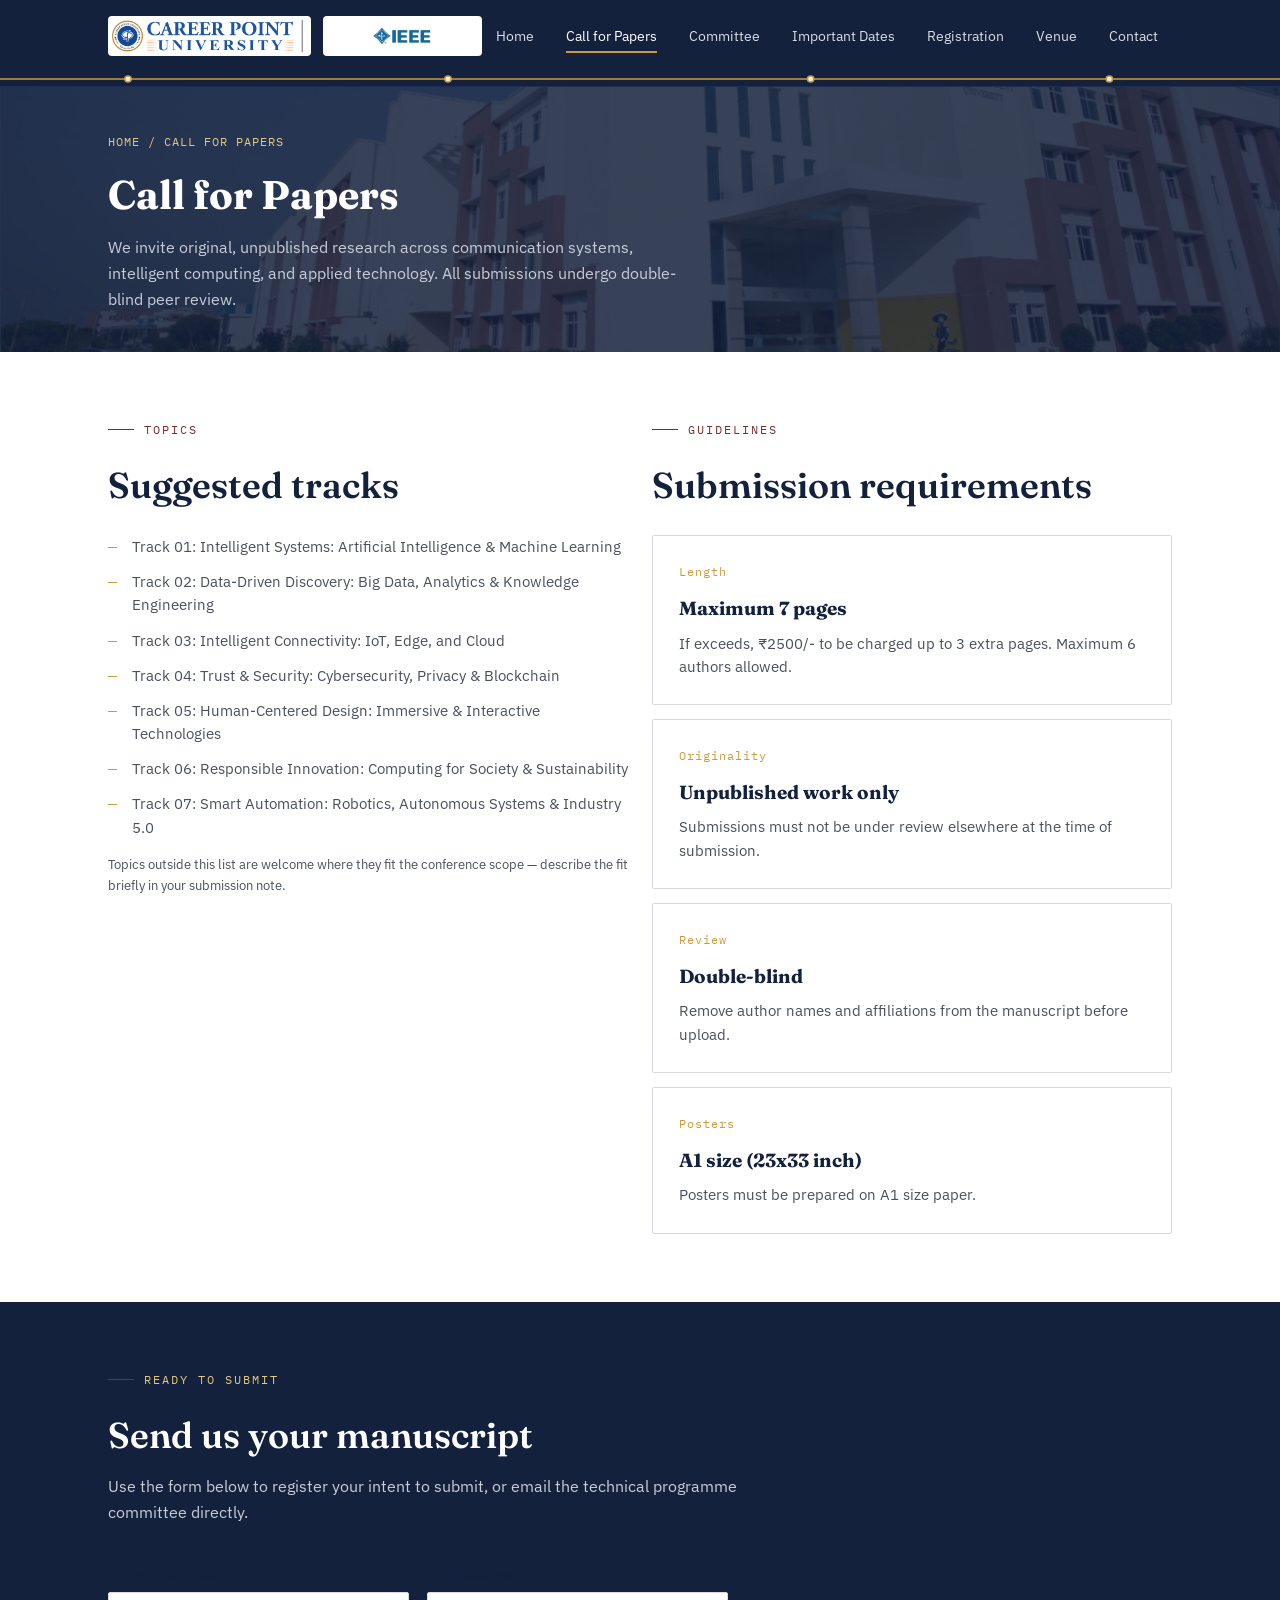
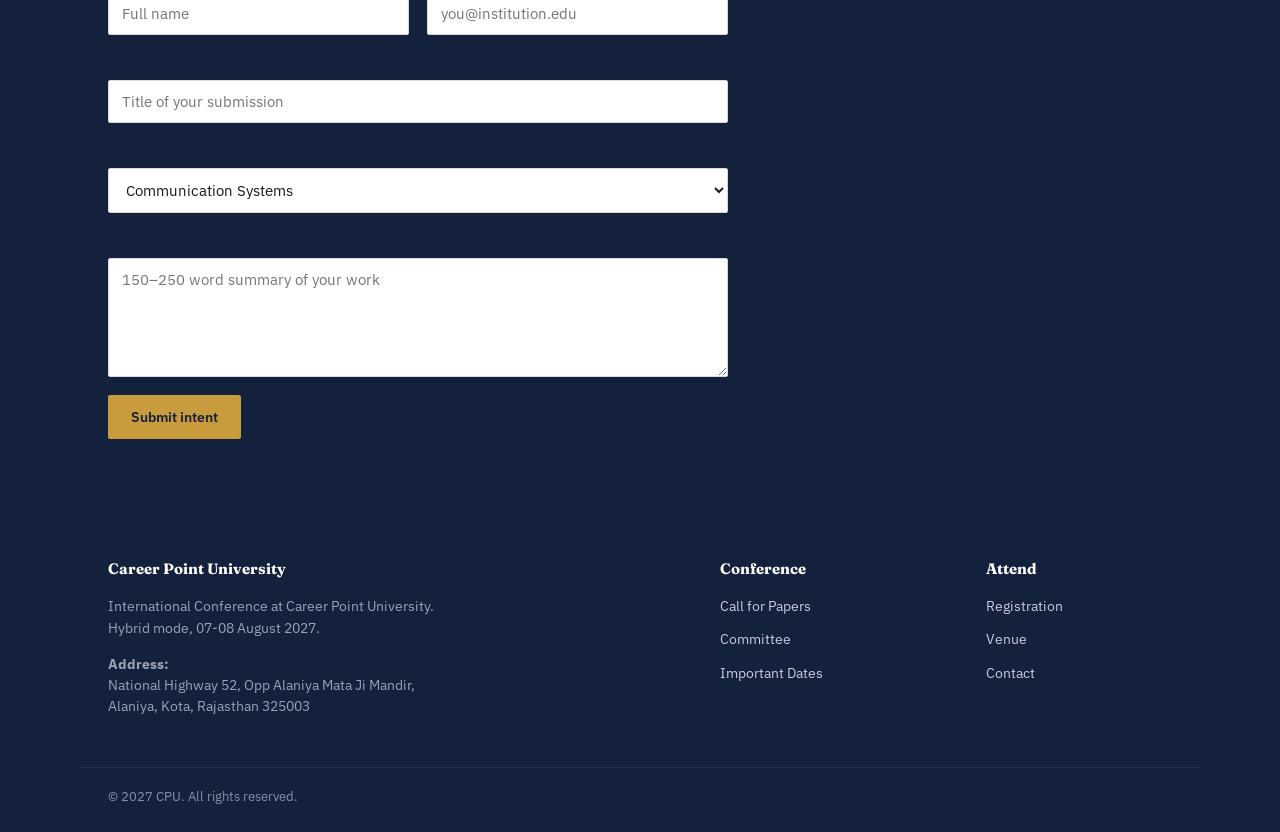
==== commit 85f4a076: "style: reformat CSS rule blocks and add IEEE logo styles" ====
--- a/call-for-papers.html
+++ b/call-for-papers.html
@@ -18,7 +18,7 @@
     <div class="nav-row">
       <a class="brand" href="index.html">
         <img src="cpulogo.png" alt="Career Point University" class="brand-logo" />
-        <img src="ieee.png" alt="Springer" class="brand-logo" />
+        <img src="ieee.png" alt="ieee" class="ieee-logo" />
       </a>
       <button class="nav-toggle" aria-label="Toggle navigation">☰</button>
       <nav class="primary-nav">
@@ -76,7 +76,7 @@
         <div style="display:grid; gap:14px;">
           <div class="card">
             <span class="num">Length</span>
-            <h3>Maximum 8 pages</h3>
+            <h3>Maximum 7 pages</h3>
             <p>If exceeds, ₹2500/- to be charged up to 3 extra pages. Maximum 6 authors allowed.</p>
           </div>
           <div class="card">
@@ -150,7 +150,7 @@
       <div>
         <h5>Career Point University</h5>
         <p style="max-width:44ch;color:#9AA2B4;font-size:14px; margin-bottom:12px;">International Conference at Career
-          Point University. Hybrid mode, 12–13 February 2027.</p>
+          Point University. Hybrid mode, 07-08 August 2027.</p>
         <p style="max-width:44ch;color:#9AA2B4;font-size:14px; line-height: 1.5;"><strong>Address:</strong><br>National
           Highway 52, Opp Alaniya Mata Ji Mandir, Alaniya, Kota, Rajasthan 325003</p>
       </div>
@@ -175,7 +175,7 @@
     </div>
     <div class="wrap foot-bottom">
       <span>© 2027 CPU. All rights reserved.</span>
-      <span>Template built for demonstration purposes.</span>
+      <span> </span>
     </div>
   </footer>
 
--- a/style.css
+++ b/style.css
@@ -22,8 +22,13 @@
   --container: 1120px;
 }
 
-* { box-sizing: border-box; }
-html { scroll-behavior: smooth; }
+* {
+  box-sizing: border-box;
+}
+
+html {
+  scroll-behavior: smooth;
+}
 
 body {
   margin: 0;
@@ -35,8 +40,14 @@
   -webkit-font-smoothing: antialiased;
 }
 
-img { max-width: 100%; display: block; }
-a { color: inherit; }
+img {
+  max-width: 100%;
+  display: block;
+}
+
+a {
+  color: inherit;
+}
 
 .wrap {
   max-width: var(--container);
@@ -50,9 +61,24 @@
   width: 100%;
   height: 14px;
 }
-.trace svg { width: 100%; height: 100%; display: block; }
-.trace line, .trace path { stroke: var(--gold); stroke-width: 1.4; }
-.trace circle { fill: var(--paper); stroke: var(--gold); stroke-width: 1.4; }
+
+.trace svg {
+  width: 100%;
+  height: 100%;
+  display: block;
+}
+
+.trace line,
+.trace path {
+  stroke: var(--gold);
+  stroke-width: 1.4;
+}
+
+.trace circle {
+  fill: var(--paper);
+  stroke: var(--gold);
+  stroke-width: 1.4;
+}
 
 /* ---------- Header / Nav ---------- */
 header.site-header {
@@ -63,6 +89,7 @@
   color: #fff;
   border-bottom: 1px solid var(--navy-2);
 }
+
 .nav-row {
   display: flex;
   align-items: center;
@@ -71,6 +98,7 @@
   max-width: var(--container);
   margin: 0 auto;
 }
+
 .brand {
   display: flex;
   align-items: center;
@@ -78,6 +106,7 @@
   text-decoration: none;
   color: #fff;
 }
+
 .brand-logo {
   height: 40px;
   width: auto;
@@ -87,7 +116,22 @@
   padding: 4px;
 }
 
-nav.primary-nav { display: flex; gap: 4px; align-items: center; }
+.ieee-logo {
+  height: 40px;
+  width: 160px;
+  object-fit: contain;
+  background: #fff;
+  border-radius: 4px;
+  padding: 2px;
+}
+
+
+nav.primary-nav {
+  display: flex;
+  gap: 4px;
+  align-items: center;
+}
+
 nav.primary-nav a {
   text-decoration: none;
   color: #D8DCE6;
@@ -97,19 +141,34 @@
   position: relative;
   white-space: nowrap;
 }
-nav.primary-nav a:hover { color: #fff; }
-nav.primary-nav a.active { color: #fff; }
+
+nav.primary-nav a:hover {
+  color: #fff;
+}
+
+nav.primary-nav a.active {
+  color: #fff;
+}
+
 nav.primary-nav a.active::after {
   content: "";
   position: absolute;
-  left: 14px; right: 14px; bottom: 2px;
+  left: 14px;
+  right: 14px;
+  bottom: 2px;
   height: 2px;
   background: var(--gold);
 }
+
 .nav-toggle {
   display: none;
-  background: none; border: 1px solid var(--navy-2); color: #fff;
-  width: 38px; height: 34px; border-radius: var(--radius); cursor: pointer;
+  background: none;
+  border: 1px solid var(--navy-2);
+  color: #fff;
+  width: 38px;
+  height: 34px;
+  border-radius: var(--radius);
+  cursor: pointer;
 }
 
 /* ---------- Hero ---------- */
@@ -120,7 +179,14 @@
   position: relative;
   overflow: hidden;
 }
-.hero .wrap { display: grid; grid-template-columns: 1.15fr 0.85fr; gap: 40px; align-items: center; }
+
+.hero .wrap {
+  display: grid;
+  grid-template-columns: 1.15fr 0.85fr;
+  gap: 40px;
+  align-items: center;
+}
+
 .eyebrow {
   font-family: var(--font-mono);
   font-size: 12px;
@@ -132,7 +198,15 @@
   gap: 10px;
   margin-bottom: 18px;
 }
-.eyebrow::before { content: ""; width: 26px; height: 1px; background: var(--gold-soft); display: inline-block; }
+
+.eyebrow::before {
+  content: "";
+  width: 26px;
+  height: 1px;
+  background: var(--gold-soft);
+  display: inline-block;
+}
+
 .hero h1 {
   font-family: var(--font-display);
   font-weight: 600;
@@ -141,18 +215,29 @@
   margin: 0 0 20px;
   letter-spacing: -0.01em;
 }
-.hero h1 em { font-style: italic; color: var(--gold-soft); }
+
+.hero h1 em {
+  font-style: italic;
+  color: var(--gold-soft);
+}
+
 .hero p.lede {
   font-size: 17px;
   color: #C7CCDA;
   max-width: 46ch;
   margin: 0 0 30px;
 }
-.hero-cta { display: flex; gap: 14px; flex-wrap: wrap; }
+
+.hero-cta {
+  display: flex;
+  gap: 14px;
+  flex-wrap: wrap;
+}
 
 .seal {
   justify-self: center;
-  width: 250px; height: 250px;
+  width: 250px;
+  height: 250px;
   border-radius: 50%;
   border: 1.5px solid var(--gold);
   display: grid;
@@ -160,17 +245,40 @@
   position: relative;
   font-family: var(--font-mono);
 }
+
 .seal::before {
   content: "";
   position: absolute;
   inset: 14px;
-  border: 1px solid rgba(200,155,60,0.45);
+  border: 1px solid rgba(200, 155, 60, 0.45);
   border-radius: 50%;
 }
-.seal-inner { text-align: center; }
-.seal-inner .acr { font-family: var(--font-display); font-size: 30px; letter-spacing: 2px; color: #fff; }
-.seal-inner .yr { font-size: 13px; letter-spacing: 5px; color: var(--gold-soft); margin-top: 4px; }
-.seal-inner .dt { font-size: 10.5px; color: #9AA2B4; margin-top: 10px; letter-spacing: 1px; }
+
+.seal-inner {
+  text-align: center;
+}
+
+.seal-inner .acr {
+  font-family: var(--font-display);
+  font-size: 30px;
+  letter-spacing: 2px;
+  color: #fff;
+}
+
+.seal-inner .yr {
+  font-size: 13px;
+  letter-spacing: 5px;
+  color: var(--gold-soft);
+  margin-top: 4px;
+}
+
+.seal-inner .dt {
+  font-size: 10.5px;
+  color: #9AA2B4;
+  margin-top: 10px;
+  letter-spacing: 1px;
+}
+
 .seal-ring-text {
   position: absolute;
   inset: 0;
@@ -193,19 +301,57 @@
   border: 1px solid transparent;
   cursor: pointer;
 }
-.btn-gold { background: var(--gold); color: var(--navy); }
-.btn-gold:hover { background: var(--gold-soft); }
-.btn-outline { border-color: rgba(255,255,255,0.5); color: #fff; background: transparent; }
-.btn-outline:hover { border-color: #fff; }
-.btn-navy { background: var(--navy); color: #fff; }
-.btn-navy:hover { background: var(--navy-2); }
+
+.btn-gold {
+  background: var(--gold);
+  color: var(--navy);
+}
+
+.btn-gold:hover {
+  background: var(--gold-soft);
+}
+
+.btn-outline {
+  border-color: rgba(255, 255, 255, 0.5);
+  color: #fff;
+  background: transparent;
+}
+
+.btn-outline:hover {
+  border-color: #fff;
+}
+
+.btn-navy {
+  background: var(--navy);
+  color: #fff;
+}
+
+.btn-navy:hover {
+  background: var(--navy-2);
+}
 
 /* ---------- Sections ---------- */
-section { padding: 68px 0; }
-.section-tight { padding: 44px 0; }
-.section-head { max-width: 640px; margin-bottom: 40px; }
-.section-head .eyebrow { color: var(--oxblood); }
-.section-head .eyebrow::before { background: var(--oxblood); }
+section {
+  padding: 68px 0;
+}
+
+.section-tight {
+  padding: 44px 0;
+}
+
+.section-head {
+  max-width: 640px;
+  margin-bottom: 40px;
+}
+
+.section-head .eyebrow {
+  color: var(--oxblood);
+}
+
+.section-head .eyebrow::before {
+  background: var(--oxblood);
+}
+
 h2.section-title {
   font-family: var(--font-display);
   font-size: clamp(26px, 3vw, 36px);
@@ -213,22 +359,49 @@
   margin: 0 0 10px;
   color: var(--navy);
 }
-.section-head p { color: var(--ink-soft); margin: 0; }
-
-.bg-paper2 { background: var(--paper-2); }
-.bg-navy { background: var(--navy); color: #fff; }
-.bg-navy h2.section-title { color: #fff; }
-.bg-navy .section-head p { color: #C7CCDA; }
+
+.section-head p {
+  color: var(--ink-soft);
+  margin: 0;
+}
+
+.bg-paper2 {
+  background: var(--paper-2);
+}
+
+.bg-navy {
+  background: var(--navy);
+  color: #fff;
+}
+
+.bg-navy h2.section-title {
+  color: #fff;
+}
+
+.bg-navy .section-head p {
+  color: #C7CCDA;
+}
 
 /* ---------- Grids / Cards ---------- */
-.grid-3 { display: grid; grid-template-columns: repeat(3, 1fr); gap: 24px; }
-.grid-2 { display: grid; grid-template-columns: repeat(2, 1fr); gap: 24px; }
+.grid-3 {
+  display: grid;
+  grid-template-columns: repeat(3, 1fr);
+  gap: 24px;
+}
+
+.grid-2 {
+  display: grid;
+  grid-template-columns: repeat(2, 1fr);
+  gap: 24px;
+}
+
 .card {
   background: var(--paper-2);
   border: 1px solid var(--line);
   padding: 26px;
   border-radius: var(--radius);
 }
+
 .card .num {
   font-family: var(--font-mono);
   font-size: 12px;
@@ -237,28 +410,60 @@
   margin-bottom: 12px;
   display: block;
 }
-.card h3 { font-family: var(--font-display); font-size: 19px; margin: 0 0 8px; color: var(--navy); }
-.card p { margin: 0; color: var(--ink-soft); font-size: 14.5px; }
+
+.card h3 {
+  font-family: var(--font-display);
+  font-size: 19px;
+  margin: 0 0 8px;
+  color: var(--navy);
+}
+
+.card p {
+  margin: 0;
+  color: var(--ink-soft);
+  font-size: 14.5px;
+}
 
 /* ---------- Timeline (Important Dates) — real sequence, numbering justified ---------- */
-.timeline { position: relative; margin-top: 10px; }
+.timeline {
+  position: relative;
+  margin-top: 10px;
+}
+
 .timeline::before {
   content: "";
   position: absolute;
-  left: 27px; top: 6px; bottom: 6px;
+  left: 27px;
+  top: 6px;
+  bottom: 6px;
   width: 1px;
   background: var(--line);
 }
-.t-item { position: relative; padding: 0 0 34px 66px; }
-.t-item:last-child { padding-bottom: 0; }
+
+.t-item {
+  position: relative;
+  padding: 0 0 34px 66px;
+}
+
+.t-item:last-child {
+  padding-bottom: 0;
+}
+
 .t-item .t-dot {
-  position: absolute; left: 18px; top: 3px;
-  width: 18px; height: 18px;
+  position: absolute;
+  left: 18px;
+  top: 3px;
+  width: 18px;
+  height: 18px;
   border-radius: 50%;
   background: var(--paper-2);
   border: 1.6px solid var(--gold);
 }
-.t-item.done .t-dot { background: var(--gold); }
+
+.t-item.done .t-dot {
+  background: var(--gold);
+}
+
 .t-item .t-date {
   font-family: var(--font-mono);
   font-size: 12.5px;
@@ -266,34 +471,112 @@
   letter-spacing: 0.5px;
   margin-bottom: 4px;
 }
-.t-item h4 { margin: 0 0 4px; font-family: var(--font-display); font-size: 18px; color: var(--navy); }
-.t-item p { margin: 0; color: var(--ink-soft); font-size: 14.5px; }
+
+.t-item h4 {
+  margin: 0 0 4px;
+  font-family: var(--font-display);
+  font-size: 18px;
+  color: var(--navy);
+}
+
+.t-item p {
+  margin: 0;
+  color: var(--ink-soft);
+  font-size: 14.5px;
+}
 
 /* ---------- Table (Registration fees) ---------- */
-table.fees { width: 100%; border-collapse: collapse; background: var(--paper-2); }
-table.fees th, table.fees td { padding: 14px 16px; border-bottom: 1px solid var(--line); text-align: left; font-size: 14.5px; }
-table.fees thead th { font-family: var(--font-mono); font-size: 11.5px; letter-spacing: 1px; text-transform: uppercase; color: var(--gold); background: var(--navy); color: var(--gold); }
-table.fees tbody tr:last-child td { border-bottom: none; }
-table.fees td.price { font-family: var(--font-mono); color: var(--navy); font-weight: 600; }
+table.fees {
+  width: 100%;
+  border-collapse: collapse;
+  background: var(--paper-2);
+}
+
+table.fees th,
+table.fees td {
+  padding: 14px 16px;
+  border-bottom: 1px solid var(--line);
+  text-align: left;
+  font-size: 14.5px;
+}
+
+table.fees thead th {
+  font-family: var(--font-mono);
+  font-size: 11.5px;
+  letter-spacing: 1px;
+  text-transform: uppercase;
+  color: var(--gold);
+  background: var(--navy);
+  color: var(--gold);
+}
+
+table.fees tbody tr:last-child td {
+  border-bottom: none;
+}
+
+table.fees td.price {
+  font-family: var(--font-mono);
+  color: var(--navy);
+  font-weight: 600;
+}
 
 /* ---------- Committee ---------- */
-.person { display: flex; gap: 16px; padding: 18px 0; border-bottom: 1px solid var(--line); }
-.person:last-child { border-bottom: none; }
+.person {
+  display: flex;
+  gap: 16px;
+  padding: 18px 0;
+  border-bottom: 1px solid var(--line);
+}
+
+.person:last-child {
+  border-bottom: none;
+}
+
 .avatar {
-  width: 52px; height: 52px; border-radius: 50%;
-  background: var(--navy); color: var(--gold-soft);
-  display: grid; place-items: center;
-  font-family: var(--font-display); font-size: 17px;
+  width: 52px;
+  height: 52px;
+  border-radius: 50%;
+  background: var(--navy);
+  color: var(--gold-soft);
+  display: grid;
+  place-items: center;
+  font-family: var(--font-display);
+  font-size: 17px;
   flex-shrink: 0;
 }
-.person h4 { margin: 0 0 2px; font-size: 15.5px; color: var(--navy); }
-.person span { font-size: 13px; color: var(--ink-soft); }
+
+.person h4 {
+  margin: 0 0 2px;
+  font-size: 15.5px;
+  color: var(--navy);
+}
+
+.person span {
+  font-size: 13px;
+  color: var(--ink-soft);
+}
 
 /* ---------- Forms ---------- */
-form.stack { display: grid; gap: 18px; max-width: 620px; }
-.field { display: grid; gap: 6px; }
-.field label { font-size: 13px; font-weight: 600; color: var(--navy); }
-.field input, .field select, .field textarea {
+form.stack {
+  display: grid;
+  gap: 18px;
+  max-width: 620px;
+}
+
+.field {
+  display: grid;
+  gap: 6px;
+}
+
+.field label {
+  font-size: 13px;
+  font-weight: 600;
+  color: var(--navy);
+}
+
+.field input,
+.field select,
+.field textarea {
   font-family: var(--font-body);
   font-size: 14.5px;
   padding: 11px 13px;
@@ -302,65 +585,228 @@
   background: var(--paper-2);
   color: var(--ink);
 }
-.field input:focus, .field select:focus, .field textarea:focus {
-  outline: none; border-color: var(--gold); box-shadow: 0 0 0 3px rgba(200,155,60,0.18);
-}
-.field-row { display: grid; grid-template-columns: 1fr 1fr; gap: 18px; }
-.form-note { font-size: 13px; color: var(--ink-soft); }
-.form-status { font-size: 14px; padding: 12px 14px; border-radius: var(--radius); display: none; }
-.form-status.ok { display: block; background: #EAF4EC; color: #2A6B3B; border: 1px solid #BFDFC6; }
+
+.field input:focus,
+.field select:focus,
+.field textarea:focus {
+  outline: none;
+  border-color: var(--gold);
+  box-shadow: 0 0 0 3px rgba(200, 155, 60, 0.18);
+}
+
+.field-row {
+  display: grid;
+  grid-template-columns: 1fr 1fr;
+  gap: 18px;
+}
+
+.form-note {
+  font-size: 13px;
+  color: var(--ink-soft);
+}
+
+.form-status {
+  font-size: 14px;
+  padding: 12px 14px;
+  border-radius: var(--radius);
+  display: none;
+}
+
+.form-status.ok {
+  display: block;
+  background: #EAF4EC;
+  color: #2A6B3B;
+  border: 1px solid #BFDFC6;
+}
 
 /* ---------- Countdown ---------- */
-.countdown { display: flex; gap: 18px; margin-top: 26px; }
-.countdown .cd { text-align: center; font-family: var(--font-mono); }
-.countdown .cd b { display: block; font-size: 28px; color: #fff; }
-.countdown .cd span { font-size: 10.5px; letter-spacing: 1.5px; color: var(--gold-soft); text-transform: uppercase; }
+.countdown {
+  display: flex;
+  gap: 18px;
+  margin-top: 26px;
+}
+
+.countdown .cd {
+  text-align: center;
+  font-family: var(--font-mono);
+}
+
+.countdown .cd b {
+  display: block;
+  font-size: 28px;
+  color: #fff;
+}
+
+.countdown .cd span {
+  font-size: 10.5px;
+  letter-spacing: 1.5px;
+  color: var(--gold-soft);
+  text-transform: uppercase;
+}
 
 /* ---------- Footer ---------- */
-footer.site-footer { background: var(--navy); color: #C7CCDA; padding: 50px 0 26px; }
-footer.site-footer .grid-2 { grid-template-columns: 1.3fr 1fr; }
-footer.site-footer h5 { color: #fff; font-family: var(--font-display); font-size: 15px; margin: 0 0 12px; }
-footer.site-footer ul { list-style: none; padding: 0; margin: 0; display: grid; gap: 8px; }
-footer.site-footer a { text-decoration: none; color: #C7CCDA; font-size: 14px; }
-footer.site-footer a:hover { color: var(--gold-soft); }
+footer.site-footer {
+  background: var(--navy);
+  color: #C7CCDA;
+  padding: 50px 0 26px;
+}
+
+footer.site-footer .grid-2 {
+  grid-template-columns: 1.3fr 1fr;
+}
+
+footer.site-footer h5 {
+  color: #fff;
+  font-family: var(--font-display);
+  font-size: 15px;
+  margin: 0 0 12px;
+}
+
+footer.site-footer ul {
+  list-style: none;
+  padding: 0;
+  margin: 0;
+  display: grid;
+  gap: 8px;
+}
+
+footer.site-footer a {
+  text-decoration: none;
+  color: #C7CCDA;
+  font-size: 14px;
+}
+
+footer.site-footer a:hover {
+  color: var(--gold-soft);
+}
+
 .foot-bottom {
   border-top: 1px solid var(--navy-2);
-  margin-top: 36px; padding-top: 18px;
-  font-size: 12.5px; color: #8891A6;
-  display: flex; justify-content: space-between; flex-wrap: wrap; gap: 10px;
+  margin-top: 36px;
+  padding-top: 18px;
+  font-size: 12.5px;
+  color: #8891A6;
+  display: flex;
+  justify-content: space-between;
+  flex-wrap: wrap;
+  gap: 10px;
 }
 
 /* ---------- Page banner (inner pages) ---------- */
-.page-banner { background: linear-gradient(rgba(20, 33, 61, 0.85), rgba(20, 33, 61, 0.85)), url('cpubg.jpeg') center/cover; color: #fff; padding: 46px 0 40px; }
-.page-banner h1 { font-family: var(--font-display); font-size: clamp(28px, 3.6vw, 40px); margin: 0 0 8px; }
-.page-banner p { color: #C7CCDA; margin: 0; max-width: 60ch; }
-.crumb { font-family: var(--font-mono); font-size: 11.5px; color: var(--gold-soft); letter-spacing: 1px; margin-bottom: 12px; }
+.page-banner {
+  background: linear-gradient(rgba(20, 33, 61, 0.85), rgba(20, 33, 61, 0.85)), url('cpubg.jpeg') center/cover;
+  color: #fff;
+  padding: 46px 0 40px;
+}
+
+.page-banner h1 {
+  font-family: var(--font-display);
+  font-size: clamp(28px, 3.6vw, 40px);
+  margin: 0 0 8px;
+}
+
+.page-banner p {
+  color: #C7CCDA;
+  margin: 0;
+  max-width: 60ch;
+}
+
+.crumb {
+  font-family: var(--font-mono);
+  font-size: 11.5px;
+  color: var(--gold-soft);
+  letter-spacing: 1px;
+  margin-bottom: 12px;
+}
 
 /* ---------- Utility ---------- */
-.mt-0 { margin-top: 0; }
-.list-check { list-style: none; padding: 0; margin: 0; display: grid; gap: 12px; }
-.list-check li { padding-left: 24px; position: relative; color: var(--ink-soft); font-size: 14.5px; }
-.list-check li::before { content: "—"; position: absolute; left: 0; color: var(--gold); font-family: var(--font-mono); }
+.mt-0 {
+  margin-top: 0;
+}
+
+.list-check {
+  list-style: none;
+  padding: 0;
+  margin: 0;
+  display: grid;
+  gap: 12px;
+}
+
+.list-check li {
+  padding-left: 24px;
+  position: relative;
+  color: var(--ink-soft);
+  font-size: 14.5px;
+}
+
+.list-check li::before {
+  content: "—";
+  position: absolute;
+  left: 0;
+  color: var(--gold);
+  font-family: var(--font-mono);
+}
 
 /* ---------- Responsive ---------- */
 @media (max-width: 860px) {
-  .hero .wrap { grid-template-columns: 1fr; }
-  .seal { justify-self: start; width: 190px; height: 190px; }
-  .grid-3 { grid-template-columns: 1fr; }
-  .grid-2 { grid-template-columns: 1fr; }
-  footer.site-footer .grid-2 { grid-template-columns: 1fr; }
-  .field-row { grid-template-columns: 1fr; }
+  .hero .wrap {
+    grid-template-columns: 1fr;
+  }
+
+  .seal {
+    justify-self: start;
+    width: 190px;
+    height: 190px;
+  }
+
+  .grid-3 {
+    grid-template-columns: 1fr;
+  }
+
+  .grid-2 {
+    grid-template-columns: 1fr;
+  }
+
+  footer.site-footer .grid-2 {
+    grid-template-columns: 1fr;
+  }
+
+  .field-row {
+    grid-template-columns: 1fr;
+  }
+
   nav.primary-nav {
-    position: absolute; top: 100%; left: 0; right: 0;
-    background: var(--navy); flex-direction: column; align-items: stretch;
-    padding: 8px 12px 16px; display: none; border-bottom: 1px solid var(--navy-2);
-  }
-  nav.primary-nav.open { display: flex; }
-  nav.primary-nav a { padding: 12px 14px; }
-  .nav-toggle { display: block; }
-  .countdown { flex-wrap: wrap; }
+    position: absolute;
+    top: 100%;
+    left: 0;
+    right: 0;
+    background: var(--navy);
+    flex-direction: column;
+    align-items: stretch;
+    padding: 8px 12px 16px;
+    display: none;
+    border-bottom: 1px solid var(--navy-2);
+  }
+
+  nav.primary-nav.open {
+    display: flex;
+  }
+
+  nav.primary-nav a {
+    padding: 12px 14px;
+  }
+
+  .nav-toggle {
+    display: block;
+  }
+
+  .countdown {
+    flex-wrap: wrap;
+  }
 }
 
 @media (prefers-reduced-motion: reduce) {
-  html { scroll-behavior: auto; }
-}
+  html {
+    scroll-behavior: auto;
+  }
+}
